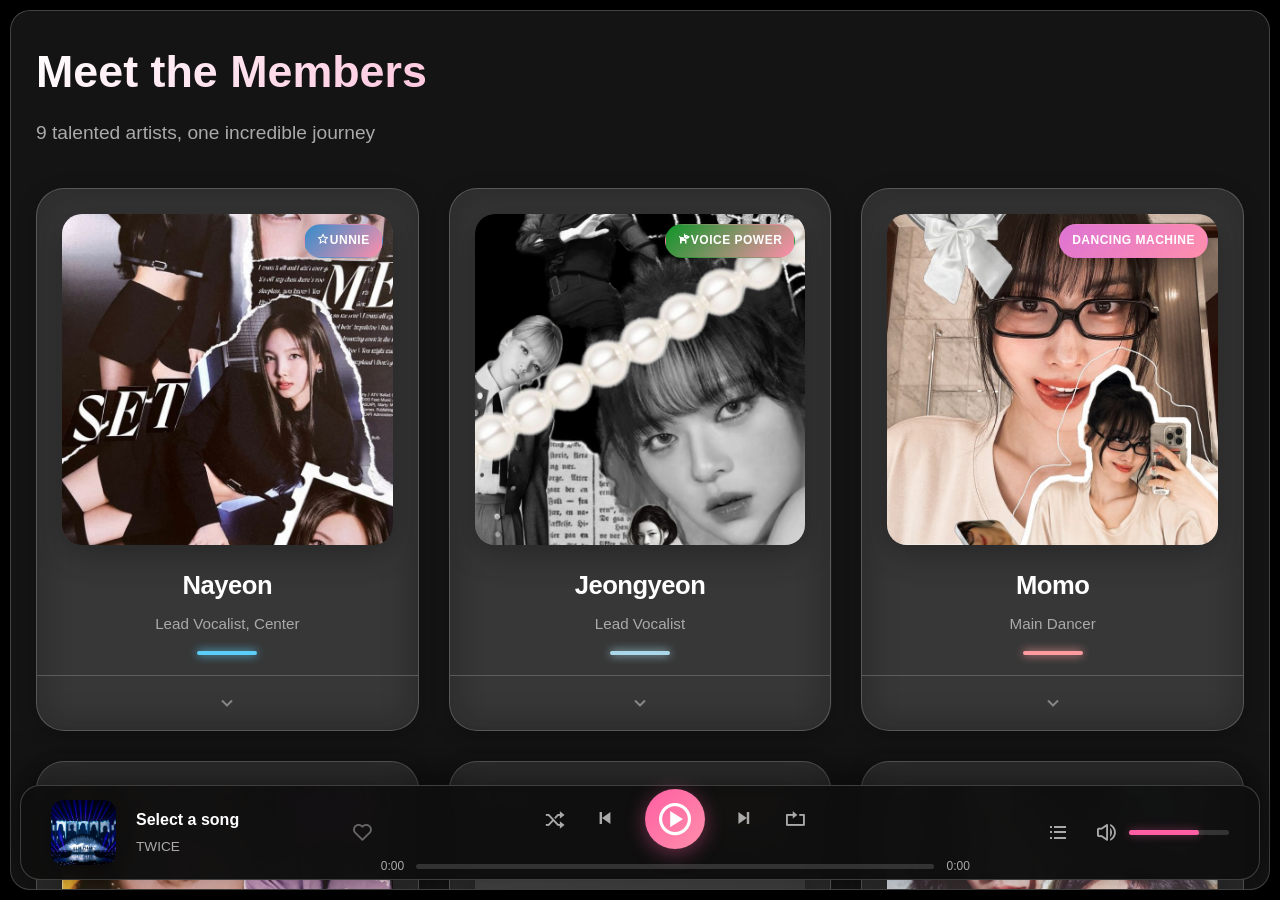
==== members.html @ 62d45b85 "new Web" ====
<!DOCTYPE html>
<html lang="en">
<head>
    <meta charset="UTF-8">
    <meta name="viewport" content="width=device-width, initial-scale=1.0">
    <title>TWICE | Members</title>
    <link rel="stylesheet" href="index.css">
    <link rel="stylesheet" href="members.css">
    <link href='https://unpkg.com/boxicons@2.1.4/css/boxicons.min.css' rel='stylesheet'>
</head>
<body>
    <video class="video-bg" autoplay muted loop playsinline>
        <source src="Twice.mp4" type="video/mp4">
    </video>

    <div class="container">
        <aside class="sidebar">
            <div class="logo"><i class='bx bxl-deezer'></i> <span>TWICE</span></div>
            <nav class="nav-links">
                <a href="index.html"><i class='bx bx-home-alt'></i> Home</a>
                <a href="albums.html"><i class='bx bx-album'></i> Albums</a>
                <a href="members.html" class="active"><i class='bx bx-group'></i> Members</a>
                <a href="#"><i class='bx bx-envelope'></i> Contact</a>
            </nav>
            
            <div class="now-playing-sidebar">
                <p class="sidebar-label">Now Playing</p>
                <div class="sidebar-song">
                    <img src="TWICE.jpg" id="sidebar-img" alt="Now Playing">
                    <div>
                        <p id="sidebar-title">Select a song</p>
                        <small id="sidebar-album">TWICE</small>
                    </div>
                </div>
            </div>
        </aside>

        <main class="main-content members-page">
            <header class="content-header">
                <h1>Meet the Members</h1>
                <p>9 talented artists, one incredible journey</p>
            </header>

            <!-- Members Container - Comfy Grid -->
            <section class="members-container">
                
                <!-- Nayeon -->
                <article class="member-card" data-member="nayeon">
                    <div class="member-visual">
                        <div class="member-avatar">
                            <img src="Member/Nayeon/nayeon1.jpg" alt="Nayeon">
                        </div>
                        <div class="member-badges">
                            <span class="badge Unnie-badge"><i class='bx bx-star'></i>Unnie</span>
                        </div>
                    </div>
                    <div class="member-preview">
                        <h3>Nayeon</h3>
                        <p class="member-role">Lead Vocalist, Center</p>
                        <div class="member-color-bar" style="--member-color: #5bcefa;"></div>
                    </div>
                    <div class="member-details">
                        <div class="details-inner">
                            <div class="info-grid">
                                <div class="info-item">
                                    <i class='bx bx-cake'></i>
                                    <span class="label">Birthday</span>
                                    <span class="value">Sept 22, 1995</span>
                                </div>
                                <div class="info-item">
                                    <i class='bx bx-flag'></i>
                                    <span class="label">Nationality</span>
                                    <span class="value">Korean</span>
                                </div>
                                <div class="info-item">
                                    <i class='bx bx-brain'></i>
                                    <span class="label">MBTI</span>
                                    <span class="value">ISTP</span>
                                </div>
                                <div class="info-item">
                                    <i class='bx bx-palette'></i>
                                    <span class="label">Color</span>
                                    <span class="value">Sky Blue</span>
                                </div>
                            </div>
                            <p class="member-bio">The oldest member and face of TWICE. Known for her bright personality and powerful vocals. First member to debut solo with "POP!" in 2022.</p>
                            <div class="member-gallery-preview">
                                <h4><i class='bx bx-images'></i> Gallery</h4>
                                <div class="mini-gallery">
                                    <img src="Member/Nayeon/nayeon1.jpg" alt="Nayeon 1" onclick="openLightbox(this.src)">
                                    <img src="Member/Nayeon/nayeon2.jpg" alt="Nayeon 2" onclick="openLightbox(this.src)">
                                    <img src="Member/Nayeon/nayeon3.jpg" alt="Nayeon 3" onclick="openLightbox(this.src)">
                                    <img src="Member/Nayeon/nayeon4.jpg" alt="Nayeon 4" onclick="openLightbox(this.src)">
                                    <img src="Member/Nayeon/nayeon5.jpg" alt="Nayeon 5" onclick="openLightbox(this.src)">
                                    <img src="Member/Nayeon/nayeon6.jpg" alt="Nayeon 6" onclick="openLightbox(this.src)">
                                </div>
                            </div>
                            <div class="member-social">
                                <a href="#" class="social-link"><i class='bx bxl-instagram'></i></a>
                            </div>
                        </div>
                    </div>
                    <button class="expand-btn" onclick="toggleMember(this)">
                        <i class='bx bx-chevron-down'></i>
                    </button>
                </article>

                <!-- Jeongyeon -->
                <article class="member-card" data-member="jeongyeon">
                    <div class="member-visual">
                        <div class="member-avatar">
                            <img src="Member/Jeongyeon/jeongyeon1.jpg" alt="Jeongyeon">
                        </div>
                        <div class="member-badges">
                            <span class="badge Voice-Power-badge"><i class='bx bxs-dog'></i>Voice Power</span>
                        </div>
                    </div>
                    <div class="member-preview">
                        <h3>Jeongyeon</h3>
                        <p class="member-role">Lead Vocalist</p>
                        <div class="member-color-bar" style="--member-color: #a8d8ea;"></div>
                    </div>
                    <div class="member-details">
                        <div class="details-inner">
                            <div class="info-grid">
                                <div class="info-item">
                                    <i class='bx bx-cake'></i>
                                    <span class="label">Birthday</span>
                                    <span class="value">Nov 1, 1996</span>
                                </div>
                                <div class="info-item">
                                    <i class='bx bx-flag'></i>
                                    <span class="label">Nationality</span>
                                    <span class="value">Korean</span>
                                </div>
                                <div class="info-item">
                                    <i class='bx bx-brain'></i>
                                    <span class="label">MBTI</span>
                                    <span class="value">ESFJ</span>
                                </div>
                                <div class="info-item">
                                    <i class='bx bx-palette'></i>
                                    <span class="label">Color</span>
                                    <span class="value">Yellow-Green</span>
                                </div>
                            </div>
                            <p class="member-bio">Known for her unique vocal tone and calm presence. Sister of actress Gong Seung-yeon. Brings reliability and maturity to the group.</p>
                            <div class="member-gallery-preview">
                                <h4><i class='bx bx-images'></i> Gallery</h4>
                                <div class="mini-gallery">
                                    <img src="Member/Jeongyeon/jeongyeon1.jpg" alt="Jeongyeon 1" onclick="openLightbox(this.src)">
                                    <img src="Member/Jeongyeon/jeongyeon2.jpg" alt="Jeongyeon 2" onclick="openLightbox(this.src)">
                                    <img src="Member/Jeongyeon/jeongyeon3.jpg" alt="Jeongyeon 3" onclick="openLightbox(this.src)">
                                    <img src="Member/Jeongyeon/jeongyeon4.jpg" alt="Jeongyeon 4" onclick="openLightbox(this.src)">
                                    <img src="Member/Jeongyeon/jeongyeon5.jpg" alt="Jeongyeon 5" onclick="openLightbox(this.src)">
                                    <img src="Member/Jeongyeon/jeongyeon6.jpg" alt="Jeongyeon 6" onclick="openLightbox(this.src)">
                                </div>
                            </div>
                            <div class="member-social">
                                <a href="#" class="social-link"><i class='bx bxl-instagram'></i></a>
                            </div>
                        </div>
                    </div>
                    <button class="expand-btn" onclick="toggleMember(this)">
                        <i class='bx bx-chevron-down'></i>
                    </button>
                </article>

                <!-- Momo -->
                <article class="member-card" data-member="momo">
                    <div class="member-visual">
                        <div class="member-avatar">
                            <img src="Member/Momo/momo1.jpg" alt="Momo">
                        </div>
                        <div class="member-badges">
                            <span class="badge Peach-badge"><i class='bx bxs-fruit'></i>Dancing Machine</span>
                        </div>
                    </div>
                    <div class="member-preview">
                        <h3>Momo</h3>
                        <p class="member-role">Main Dancer</p>
                        <div class="member-color-bar" style="--member-color: #ff9a9e;"></div>
                    </div>
                    <div class="member-details">
                        <div class="details-inner">
                            <div class="info-grid">
                                <div class="info-item">
                                    <i class='bx bx-cake'></i>
                                    <span class="label">Birthday</span>
                                    <span class="value">Nov 9, 1996</span>
                                </div>
                                <div class="info-item">
                                    <i class='bx bx-flag'></i>
                                    <span class="label">Nationality</span>
                                    <span class="value">Japanese</span>
                                </div>
                                <div class="info-item">
                                    <i class='bx bx-brain'></i>
                                    <span class="label">MBTI</span>
                                    <span class="value">INFP</span>
                                </div>
                                <div class="info-item">
                                    <i class='bx bx-palette'></i>
                                    <span class="label">Color</span>
                                    <span class="value">Pink</span>
                                </div>
                            </div>
                            <p class="member-bio">The dancing machine of TWICE from Osaka, Japan. Renowned for her incredible dance skills and powerful performances. Part of MiSaMo sub-unit.</p>
                            <div class="member-gallery-preview">
                                <h4><i class='bx bx-images'></i> Gallery</h4>
                                <div class="mini-gallery">
                                    <img src="Member/Momo/momo1.jpg" alt="Momo 1" onclick="openLightbox(this.src)">
                                    <img src="Member/Momo/momo2.jpg" alt="Momo 2" onclick="openLightbox(this.src)">
                                    <img src="Member/Momo/momo3.jpg" alt="Momo 3" onclick="openLightbox(this.src)">
                                    <img src="Member/Momo/momo4.jpg" alt="Momo 4" onclick="openLightbox(this.src)">
                                    <img src="Member/Momo/momo5.jpg" alt="Momo 5" onclick="openLightbox(this.src)">
                                    <img src="Member/Momo/momo6.jpg" alt="Momo 6" onclick="openLightbox(this.src)">
                                </div>
                            </div>
                            <div class="member-social">
                                <a href="#" class="social-link"><i class='bx bxl-instagram'></i></a>
                            </div>
                        </div>
                    </div>
                    <button class="expand-btn" onclick="toggleMember(this)">
                        <i class='bx bx-chevron-down'></i>
                    </button>
                </article>

                <!-- Sana -->
                <article class="member-card " data-member="sana">
                    <div class="member-visual">
                        <div class="member-avatar">
                            <img src="Member/Sana/Sana3.jpg" alt="Sana">
                        </div>
                        <div class="member-badges">
                            <span class="badge shy-badge"><i class='bx bxl-gitlab'></i> Shy Shy</span>
                        </div>
                    </div>
                    <div class="member-preview">
                        <h3>Sana</h3>
                        <p class="member-role">Vocalist</p>
                        <div class="member-color-bar" style="--member-color: #fbc2eb;"></div>
                    </div>
                    <div class="member-details">
                        <div class="details-inner">
                            <div class="info-grid">
                                <div class="info-item">
                                    <i class='bx bx-cake'></i>
                                    <span class="label">Birthday</span>
                                    <span class="value">Dec 29, 1996</span>
                                </div>
                                <div class="info-item">
                                    <i class='bx bx-flag'></i>
                                    <span class="label">Nationality</span>
                                    <span class="value">Japanese</span>
                                </div>
                                <div class="info-item">
                                    <i class='bx bx-brain'></i>
                                    <span class="label">MBTI</span>
                                    <span class="value">ENFP</span>
                                </div>
                                <div class="info-item">
                                    <i class='bx bx-palette'></i>
                                    <span class="label">Color</span>
                                    <span class="value">Purple</span>
                                </div>
                            </div>
                            <p class="member-bio">From Osaka, Japan. Famous for her "Shy Shy Shy" and cheerful personality. Hosts "Sana's Fridge Interview" and is a brand ambassador for luxury labels.</p>
                            <div class="member-gallery-preview">
                                <h4><i class='bx bx-images'></i> Gallery</h4>
                                <div class="mini-gallery">
                                    <img src="Member/Sana/Sana1.jpg" alt="Sana 1" onclick="openLightbox(this.src)">
                                    <img src="Member/Sana/Sana2.jpg" alt="Sana 2" onclick="openLightbox(this.src)">
                                    <img src="Member/Sana/Sana3.jpg" alt="Sana 3" onclick="openLightbox(this.src)">
                                    <img src="Member/Sana/Sana4.jpg" alt="Sana 4" onclick="openLightbox(this.src)">
                                    <img src="Member/Sana/Sana5.jpg" alt="Sana 5" onclick="openLightbox(this.src)">
                                    <img src="Member/Sana/Sana6.jpg" alt="Sana 6" onclick="openLightbox(this.src)">
                                </div>
                            </div>
                            <div class="member-social">
                                <a href="#" class="social-link"><i class='bx bxl-instagram'></i></a>
                            </div>
                        </div>
                    </div>
                    <button class="expand-btn" onclick="toggleMember(this)">
                        <i class='bx bx-chevron-down'></i>
                    </button>
                </article>

                <!-- Jihyo -->
                <article class="member-card" data-member="jihyo">
                    <div class="member-visual">
                        <div class="member-avatar">
                            <img src="Member/Jihyo/Jihyo1.jpg" alt="Jihyo">
                        </div>
                        <div class="member-badges">
                            <span class="badge leader-badge"><i class='bx bx-crown'></i>Leader</span>
                        </div>
                    </div>
                    <div class="member-preview">
                        <h3>Jihyo</h3>
                        <p class="member-role">Leader, Main Vocalist</p>
                        <div class="member-color-bar" style="--member-color: #ffd93d;"></div>
                    </div>
                    <div class="member-details">
                        <div class="details-inner">
                            <div class="info-grid">
                                <div class="info-item">
                                    <i class='bx bx-cake'></i>
                                    <span class="label">Birthday</span>
                                    <span class="value">Feb 1, 1997</span>
                                </div>
                                <div class="info-item">
                                    <i class='bx bx-flag'></i>
                                    <span class="label">Nationality</span>
                                    <span class="value">Korean</span>
                                </div>
                                <div class="info-item">
                                    <i class='bx bx-brain'></i>
                                    <span class="label">MBTI</span>
                                    <span class="value">ESTP</span>
                                </div>
                                <div class="info-item">
                                    <i class='bx bx-palette'></i>
                                    <span class="label">Color</span>
                                    <span class="value">Apricot</span>
                                </div>
                            </div>
                            <p class="member-bio">Trained for 10 years before debuting. The powerhouse vocalist and leader who guides TWICE with dedication. Solo debut "ZONE" in 2023.</p>
                            <div class="member-gallery-preview">
                                <h4><i class='bx bx-images'></i> Gallery</h4>
                                <div class="mini-gallery">
                                    <img src="Member/Jihyo/Jihyo1.jpg" alt="Jihyo 1" onclick="openLightbox(this.src)">
                                    <img src="Member/Jihyo/Jihyo2.jpg" alt="Jihyo 2" onclick="openLightbox(this.src)">
                                    <img src="Member/Jihyo/Jihyo3.jpg" alt="Jihyo 3" onclick="openLightbox(this.src)">
                                    <img src="Member/Jihyo/Jihyo4.jpg" alt="Jihyo 4" onclick="openLightbox(this.src)">
                                    <img src="Member/Jihyo/Jihyo5.jpg" alt="Jihyo 5" onclick="openLightbox(this.src)">
                                    <img src="Member/Jihyo/Jihyo6.jpg" alt="Jihyo 6" onclick="openLightbox(this.src)">
                                </div>
                            </div>
                            <div class="member-social">
                                <a href="#" class="social-link"><i class='bx bxl-instagram'></i></a>
                            </div>
                        </div>
                    </div>
                    <button class="expand-btn" onclick="toggleMember(this)">
                        <i class='bx bx-chevron-down'></i>
                    </button>
                </article>

                <!-- Mina -->
                <article class="member-card" data-member="mina">
                    <div class="member-visual">
                        <div class="member-avatar">
                            <img src="Member/Mina/mina1.jpg" alt="Mina">
                        </div>
                        <div class="member-badges">
                            <span class="badge Ballet-badge">Ballet</span>
                        </div>
                    </div>
                    <div class="member-preview">
                        <h3>Mina</h3>
                        <p class="member-role">Lead Dancer</p>
                        <div class="member-color-bar" style="--member-color: #a8e6cf;"></div>
                    </div>
                    <div class="member-details">
                        <div class="details-inner">
                            <div class="info-grid">
                                <div class="info-item">
                                    <i class='bx bx-cake'></i>
                                    <span class="label">Birthday</span>
                                    <span class="value">Mar 24, 1997</span>
                                </div>
                                <div class="info-item">
                                    <i class='bx bx-flag'></i>
                                    <span class="label">Nationality</span>
                                    <span class="value">Japanese-American</span>
                                </div>
                                <div class="info-item">
                                    <i class='bx bx-brain'></i>
                                    <span class="label">MBTI</span>
                                    <span class="value">ISTP</span>
                                </div>
                                <div class="info-item">
                                    <i class='bx bx-palette'></i>
                                    <span class="label">Color</span>
                                    <span class="value">Mint</span>
                                </div>
                            </div>
                            <p class="member-bio">Born in Texas, USA. Known for her elegant ballet-influenced dancing style. Brings grace and calm energy to every performance. Part of MiSaMo.</p>
                            <div class="member-gallery-preview">
                                <h4><i class='bx bx-images'></i> Gallery</h4>
                                <div class="mini-gallery">
                                    <img src="Member/Mina/mina1.jpg" alt="Mina 1" onclick="openLightbox(this.src)">
                                    <img src="Member/Mina/mina2.jpg" alt="Mina 2" onclick="openLightbox(this.src)">
                                    <img src="Member/Mina/mina3.jpg" alt="Mina 3" onclick="openLightbox(this.src)">
                                    <img src="Member/Mina/mina4.jpg" alt="Mina 4" onclick="openLightbox(this.src)">
                                    <img src="Member/Mina/mina5.jpg" alt="Mina 5" onclick="openLightbox(this.src)">
                                    <img src="Member/Mina/mina6.jpg" alt="Mina 6" onclick="openLightbox(this.src)">
                                </div>
                            </div>
                            <div class="member-social">
                                <a href="#" class="social-link"><i class='bx bxl-instagram'></i></a>
                            </div>
                        </div>
                    </div>
                    <button class="expand-btn" onclick="toggleMember(this)">
                        <i class='bx bx-chevron-down'></i>
                    </button>
                </article>

                <!-- Dahyun -->
                <article class="member-card" data-member="dahyun">
                    <div class="member-visual">
                        <div class="member-avatar">
                            <img src="Member/Dahyun/dubu1.jpg" alt="Dahyun">
                        </div>
                        <div class="member-badges">
                            <span class="badge Dubu-badge"><i class='bx bxl-twitter'></i>Dubu</span>
                        </div>
                    </div>
                    <div class="member-preview">
                        <h3>Dahyun</h3>
                        <p class="member-role">Lead Rapper</p>
                        <div class="member-color-bar" style="--member-color: #ffffff;"></div>
                    </div>
                    <div class="member-details">
                        <div class="details-inner">
                            <div class="info-grid">
                                <div class="info-item">
                                    <i class='bx bx-cake'></i>
                                    <span class="label">Birthday</span>
                                    <span class="value">May 28, 1998</span>
                                </div>
                                <div class="info-item">
                                    <i class='bx bx-flag'></i>
                                    <span class="label">Nationality</span>
                                    <span class="value">Korean</span>
                                </div>
                                <div class="info-item">
                                    <i class='bx bx-brain'></i>
                                    <span class="label">MBTI</span>
                                    <span class="value">ISFJ</span>
                                </div>
                                <div class="info-item">
                                    <i class='bx bx-palette'></i>
                                    <span class="label">Color</span>
                                    <span class="value">White</span>
                                </div>
                            </div>
                            <p class="member-bio">Famous for her bright smile and iconic eagle dance. A talented rapper and pianist who brings positive energy. Starred in films "You Are the Apple of My Eye" and "Run to You".</p>
                            <div class="member-gallery-preview">
                                <h4><i class='bx bx-images'></i> Gallery</h4>
                                <div class="mini-gallery">
                                    <img src="Member/Dahyun/dubu1.jpg" alt="Dubu 1" onclick="openLightbox(this.src)">
                                    <img src="Member/Dahyun/dubu2.jpg" alt="Dubu 2" onclick="openLightbox(this.src)">
                                    <img src="Member/Dahyun/dubu3.jpg" alt="Dubu 3" onclick="openLightbox(this.src)">
                                    <img src="Member/Dahyun/dubu4.jpg" alt="Dubu 4" onclick="openLightbox(this.src)">
                                    <img src="Member/Dahyun/dubu5.jpg" alt="Dubu 5" onclick="openLightbox(this.src)">
                                    <img src="Member/Dahyun/dubu6.jpg" alt="Dubu 6" onclick="openLightbox(this.src)">
                                </div>
                            </div>
                            <div class="member-social">
                                <a href="#" class="social-link"><i class='bx bxl-instagram'></i></a>
                            </div>
                        </div>
                    </div>
                    <button class="expand-btn" onclick="toggleMember(this)">
                        <i class='bx bx-chevron-down'></i>
                    </button>
                </article>

                <!-- Chaeyoung -->
                <article class="member-card" data-member="chaeyoung">
                    <div class="member-visual">
                        <div class="member-avatar">
                            <img src="Member/Chaeyoung/chae1.jpg" alt="Chaeyoung">
                        </div>
                        <div class="member-badges">
                            <span class="badge strawberry-badge"><i class='bx bxs-heart'></i> Strawberry</span>
                            <!-- <i class="fas fa-ad"></i> -->
                        </div>
                    </div>
                    <div class="member-preview">
                        <h3>Chaeyoung</h3>
                        <p class="member-role">Main Rapper</p>
                        <div class="member-color-bar" style="--member-color: #ff6b6b;"></div>
                    </div>
                    <div class="member-details">
                        <div class="details-inner">
                            <div class="info-grid">
                                <div class="info-item">
                                    <i class='bx bx-cake'></i>
                                    <span class="label">Birthday</span>
                                    <span class="value">Apr 23, 1999</span>
                                </div>
                                <div class="info-item">
                                    <i class='bx bx-flag'></i>
                                    <span class="label">Nationality</span>
                                    <span class="value">Korean</span>
                                </div>
                                <div class="info-item">
                                    <i class='bx bx-brain'></i>
                                    <span class="label">MBTI</span>
                                    <span class="value">INFP</span>
                                </div>
                                <div class="info-item">
                                    <i class='bx bx-palette'></i>
                                    <span class="label">Color</span>
                                    <span class="value">Red</span>
                                </div>
                            </div>
                            <p class="member-bio">Creative spirit with unique rap style. Contributes to songwriting and loves drawing. Released solo album "Lil Fantasy Vol. 1" in 2025. Fashion icon with edgy style.</p>
                            <div class="member-gallery-preview">
                                <h4><i class='bx bx-images'></i> Gallery</h4>
                                <div class="mini-gallery">
                                    <img src="Member/Chaeyoung/chae1.jpg" alt="Chaeyoung 1" onclick="openLightbox(this.src)">
                                    <img src="Member/Chaeyoung/chae2.jpg" alt="Chaeyoung 2" onclick="openLightbox(this.src)">
                                    <img src="Member/Chaeyoung/chae3.jpg" alt="Chaeyoung 3" onclick="openLightbox(this.src)">
                                    <img src="Member/Chaeyoung/chae4.jpg" alt="Chaeyoung 4" onclick="openLightbox(this.src)">
                                    <img src="Member/Chaeyoung/chae5.jpg" alt="Chaeyoung 5" onclick="openLightbox(this.src)">
                                    <img src="Member/Chaeyoung/chae6.jpg" alt="Chaeyoung 6" onclick="openLightbox(this.src)">
                                </div>
                            </div>
                            <div class="member-social">
                                <a href="#" class="social-link"><i class='bx bxl-instagram'></i></a>
                            </div>
                        </div>
                    </div>
                    <button class="expand-btn" onclick="toggleMember(this)">
                        <i class='bx bx-chevron-down'></i>
                    </button>
                </article>

                <!-- Tzuyu -->
                <article class="member-card" data-member="tzuyu">
                    <div class="member-visual">
                        <div class="member-avatar">
                            <img src="Member/Tzuyu/tzuyu1.jpg" alt="Tzuyu">
                        </div>
                        <div class="member-badges">
                            <span class="badge maknae-badge">Maknae</span>
                        </div>
                    </div>
                    <div class="member-preview">
                        <h3>Tzuyu</h3>
                        <p class="member-role">Lead Dancer, Visual</p>
                        <div class="member-color-bar" style="--member-color: #c7ceea;"></div>
                    </div>
                    <div class="member-details">
                        <div class="details-inner">
                            <div class="info-grid">
                                <div class="info-item">
                                    <i class='bx bx-cake'></i>
                                    <span class="label">Birthday</span>
                                    <span class="value">Jun 14, 1999</span>
                                </div>
                                <div class="info-item">
                                    <i class='bx bx-flag'></i>
                                    <span class="label">Nationality</span>
                                    <span class="value">Taiwanese</span>
                                </div>
                                <div class="info-item">
                                    <i class='bx bx-brain'></i>
                                    <span class="label">MBTI</span>
                                    <span class="value">ISFP</span>
                                </div>
                                <div class="info-item">
                                    <i class='bx bx-palette'></i>
                                    <span class="label">Color</span>
                                    <span class="value">Blue</span>
                                </div>
                            </div>
                            <p class="member-bio">The youngest member from Tainan, Taiwan. Known for stunning visuals and elegant presence. Tallest member who plays guzheng. Solo debut "abouTZU" in 2024.</p>
                            <div class="member-gallery-preview">
                                <h4><i class='bx bx-images'></i> Gallery</h4>
                                <div class="mini-gallery">
                                    <img src="Member/Tzuyu/tzuyu1.jpg" alt="Tzuyu 1" onclick="openLightbox(this.src)">
                                    <img src="Member/Tzuyu/tzuyu2.jpg" alt="Tzuyu 2" onclick="openLightbox(this.src)">
                                    <img src="Member/Tzuyu/tzuyu3.jpg" alt="Tzuyu 3" onclick="openLightbox(this.src)">
                                    <img src="Member/Tzuyu/tzuyu4.jpg" alt="Tzuyu 4" onclick="openLightbox(this.src)">
                                    <img src="Member/Tzuyu/tzuyu5.jpg" alt="Tzuyu 5" onclick="openLightbox(this.src)">
                                    <img src="Member/Tzuyu/tzuyu6.jpg" alt="Tzuyu 6" onclick="openLightbox(this.src)">
                                </div>
                            </div>
                            <div class="member-social">
                                <a href="#" class="social-link"><i class='bx bxl-instagram'></i></a>
                            </div>
                        </div>
                    </div>
                    <button class="expand-btn" onclick="toggleMember(this)">
                        <i class='bx bx-chevron-down'></i>
                    </button>
                </article>

            </section>
        </main>
    </div>

    <!-- Music Player -->
    <div class="music-player">
        <div class="player-section song-info">
            <img src="TWICE.jpg" id="player-img" alt="Album Art">
            <div class="song-meta">
                <h4 id="player-title">Select a song</h4>
                <p id="player-artist">TWICE</p>
            </div>
            <i class='bx bx-heart like-btn'></i>
        </div>

        <div class="player-section player-center">
            <div class="player-controls">
                <i class='bx bx-shuffle shuffle-btn'></i>
                <i class='bx bx-skip-previous' id="prevBtn"></i>
                <div class="play-btn-wrapper">
                    <i class='bx bx-play-circle' id="masterPlay"></i>
                </div>
                <i class='bx bx-skip-next' id="nextBtn"></i>
                <i class='bx bx-repeat repeat-btn'></i>
            </div>
            <div class="progress-container">
                <span id="currentTime">0:00</span>
                <div class="progress-bar" id="progressBar">
                    <div class="progress" id="progress">
                        <div class="progress-handle" id="progressHandle"></div>
                    </div>
                </div>
                <span id="duration">0:00</span>
            </div>
        </div>

        <div class="player-section player-extra">
            <i class='bx bx-list-ul'></i>
            <div class="volume-container">
                <i class='bx bx-volume-full' id="volumeIcon"></i>
                <div class="volume-bar" id="volumeBar">
                    <div class="volume-progress" id="volumeProgress"></div>
                </div>
            </div>
        </div>
    </div>

    <!-- Lightbox -->
    <div class="lightbox" id="lightbox" onclick="closeLightbox()">
        <button class="lightbox-close" onclick="closeLightbox()">
            <i class='bx bx-x'></i>
        </button>
        <img src="" alt="Gallery Image" id="lightbox-img">
    </div>

    <script src="index.js"></script>
    <script>
        // Toggle member expand/collapse
        function toggleMember(btn) {
            const card = btn.closest('.member-card');
            const isExpanded = card.classList.contains('expanded');
            
            // Close all other cards
            document.querySelectorAll('.member-card.expanded').forEach(c => {
                if (c !== card) {
                    c.classList.remove('expanded');
                    c.querySelector('.expand-btn i').classList.replace('bx-chevron-up', 'bx-chevron-down');
                }
            });
            
            // Toggle current card
            card.classList.toggle('expanded');
            const icon = btn.querySelector('i');
            
            if (card.classList.contains('expanded')) {
                icon.classList.replace('bx-chevron-down', 'bx-chevron-up');
                setTimeout(() => {
                    card.scrollIntoView({ behavior: 'smooth', block: 'nearest' });
                }, 100);
            } else {
                icon.classList.replace('bx-chevron-up', 'bx-chevron-down');
            }
        }
        
        // Lightbox functions
        function openLightbox(src) {
            const lightbox = document.getElementById('lightbox');
            const img = document.getElementById('lightbox-img');
            img.src = src;
            lightbox.classList.add('active');
            document.body.style.overflow = 'hidden';
        }
        
        function closeLightbox() {
            const lightbox = document.getElementById('lightbox');
            lightbox.classList.remove('active');
            document.body.style.overflow = '';
        }
        
        // Close on escape key
        document.addEventListener('keydown', (e) => {
            if (e.key === 'Escape') {
                closeLightbox();
                document.querySelectorAll('.member-card.expanded').forEach(c => {
                    c.classList.remove('expanded');
                    c.querySelector('.expand-btn i').classList.replace('bx-chevron-up', 'bx-chevron-down');
                });
            }
        });
        
        // Add stagger animation on load
        document.addEventListener('DOMContentLoaded', () => {
            const cards = document.querySelectorAll('.member-card');
            cards.forEach((card, index) => {
                card.style.opacity = '0';
                card.style.transform = 'translateY(30px)';
                setTimeout(() => {
                    card.style.transition = 'all 0.5s cubic-bezier(0.4, 0, 0.2, 1)';
                    card.style.opacity = '1';
                    card.style.transform = 'translateY(0)';
                }, index * 80);
            });
        });
        
        console.log('🎭 TWICE Members Page - Comfy Edition Loaded!');
    </script>
</body>
</html>
---- index.css ----
:root {
    --glass: rgba(255, 255, 255, 0.08);
    --glass-hover: rgba(255, 255, 255, 0.15);
    --border: rgba(255, 255, 255, 0.2);
    --accent: #ff5fa2;
    --accent-glow: rgba(255, 95, 162, 0.4);
    --shadow: 0 8px 32px rgba(0, 0, 0, 0.3);
    --gradient-1: linear-gradient(135deg, #ff5fa2, #ff8fab);
    --gradient-2: linear-gradient(135deg, #667eea, #764ba2);
}

* { 
    margin: 0; 
    padding: 0; 
    box-sizing: border-box; 
    font-family: 'Segoe UI', Tahoma, Geneva, Verdana, sans-serif; 
}

body { 
    background: #000; 
    color: #fff; 
    overflow: hidden; 
    line-height: 1.6;
}

.video-bg {
    position: fixed; 
    top: 0; 
    left: 0; 
    width: 100%; 
    height: 100%;
    object-fit: cover; 
    z-index: -2; 
    filter: brightness(0.3) blur(5px);
}

.container { 
    display: flex; 
    height: 100vh; 
    padding: 15px; 
    gap: 15px; 
}

/* Sidebar */
.sidebar {
    width: 260px; 
    background: var(--glass); 
    backdrop-filter: blur(20px);
    border: 1px solid var(--border); 
    border-radius: 20px; 
    padding: 25px;
    box-shadow: var(--shadow);
    display: flex;
    flex-direction: column;
}

.logo { 
    font-size: 1.8rem; 
    font-weight: bold; 
    color: var(--accent); 
    margin-bottom: 40px; 
    display: flex; 
    align-items: center; 
    gap: 12px;
    text-shadow: 0 0 20px var(--accent-glow);
}

.nav-links {
    flex: 1;
}

.nav-links a {
    display: flex; 
    align-items: center; 
    gap: 15px; 
    color: #aaa;
    text-decoration: none; 
    padding: 14px 18px; 
    border-radius: 12px; 
    transition: all 0.3s ease; 
    margin-bottom: 8px;
    font-size: 1.05rem;
}

.nav-links a.active, 
.nav-links a:hover { 
    background: var(--accent); 
    color: #fff; 
    transform: translateX(8px);
    box-shadow: 0 4px 15px var(--accent-glow);
}

/* Now Playing in Sidebar */
.now-playing-sidebar {
    margin-top: auto;
    padding-top: 20px;
    border-top: 1px solid var(--border);
}

.sidebar-label {
    font-size: 0.75rem;
    color: #666;
    text-transform: uppercase;
    letter-spacing: 1px;
    margin-bottom: 10px;
}

.sidebar-song {
    display: flex;
    align-items: center;
    gap: 12px;
}

.sidebar-song img {
    width: 45px;
    height: 45px;
    border-radius: 8px;
    object-fit: cover;
}

.sidebar-song p {
    font-size: 0.9rem;
    color: #fff;
    font-weight: 500;
}

.sidebar-song small {
    font-size: 0.75rem;
    color: #888;
}

/* Main Content */
.main-content {
    flex: 1; 
    background: var(--glass); 
    backdrop-filter: blur(20px);
    border: 1px solid var(--border); 
    border-radius: 20px; 
    padding: 35px;
    overflow-y: auto; 
    padding-bottom: 140px;
}

/* Scrollbar Styling */
.main-content::-webkit-scrollbar {
    width: 8px;
}

.main-content::-webkit-scrollbar-track {
    background: rgba(255,255,255,0.05);
    border-radius: 4px;
}

.main-content::-webkit-scrollbar-thumb {
    background: var(--accent);
    border-radius: 4px;
}

.content-header h1 { 
    font-size: 2.8rem; 
    margin-bottom: 10px; 
    background: linear-gradient(135deg, #fff, var(--accent)); 
    -webkit-background-clip: text; 
    -webkit-text-fill-color: transparent;
    font-weight: 700;
}

.content-header p { 
    color: #aaa; 
    font-size: 1.2rem; 
}

/* Album Section */
.album-section {
    margin-bottom: 60px;
    animation: fadeInUp 0.6s ease;
}

@keyframes fadeInUp {
    from {
        opacity: 0;
        transform: translateY(30px);
    }
    to {
        opacity: 1;
        transform: translateY(0);
    }
}

.album-header {
    display: flex;
    gap: 30px;
    margin: 40px 0 30px;
    padding: 25px;
    background: var(--glass);
    border-radius: 20px;
    border: 1px solid var(--border);
    transition: all 0.3s ease;
}

.album-header:hover {
    background: var(--glass-hover);
    transform: translateX(10px);
}

.album-cover-large {
    width: 200px;
    height: 200px;
    border-radius: 15px;
    object-fit: cover;
    box-shadow: 0 20px 40px rgba(0,0,0,0.4);
    transition: transform 0.3s ease;
}

.album-header:hover .album-cover-large {
    transform: scale(1.05) rotate(2deg);
}

.album-info {
    display: flex;
    flex-direction: column;
    justify-content: center;
}

.album-year {
    display: inline-block;
    background: var(--accent);
    color: #fff;
    padding: 4px 12px;
    border-radius: 20px;
    font-size: 0.85rem;
    font-weight: 600;
    margin-bottom: 15px;
    width: fit-content;
}

.album-info h2 {
    font-size: 2.2rem;
    margin-bottom: 10px;
    color: #fff;
}

.album-desc {
    color: #aaa;
    font-size: 1.1rem;
    margin-bottom: 20px;
}

.play-all-btn {
    display: inline-flex;
    align-items: center;
    gap: 8px;
    background: var(--gradient-1);
    color: #fff;
    border: none;
    padding: 12px 28px;
    border-radius: 25px;
    font-size: 1rem;
    font-weight: 600;
    cursor: pointer;
    transition: all 0.3s ease;
    width: fit-content;
    box-shadow: 0 4px 15px var(--accent-glow);
}

.play-all-btn:hover {
    transform: translateY(-3px);
    box-shadow: 0 8px 25px var(--accent-glow);
}

/* Track List */
.track-list {
    display: flex;
    flex-direction: column;
    gap: 8px;
}

.track-item {
    display: flex;
    align-items: center;
    gap: 20px;
    padding: 15px 20px;
    background: rgba(255,255,255,0.03);
    border-radius: 12px;
    border: 1px solid transparent;
    transition: all 0.3s ease;
    cursor: pointer;
}

.track-item:hover {
    background: var(--glass-hover);
    border-color: var(--border);
    transform: translateX(10px);
}

.track-item.active {
    background: rgba(255, 95, 162, 0.1);
    border-color: var(--accent);
}

.track-item.playing {
    background: rgba(255, 95, 162, 0.15);
    border-color: var(--accent);
    box-shadow: 0 0 20px var(--accent-glow);
}

.track-number {
    width: 30px;
    text-align: center;
    color: #666;
    font-size: 0.95rem;
    font-weight: 500;
}

.track-play {
    position: relative;
    width: 40px;
    height: 40px;
    display: flex;
    align-items: center;
    justify-content: center;
}

.track-play i {
    font-size: 1.5rem;
    color: #fff;
    opacity: 0;
    transition: all 0.3s ease;
}

.track-item:hover .track-play i {
    opacity: 1;
    color: var(--accent);
}

.track-item.playing .track-play i {
    display: none;
}

.track-wave {
    display: none;
    gap: 3px;
    align-items: flex-end;
    height: 20px;
}

.track-item.playing .track-wave {
    display: flex;
}

.track-wave span {
    width: 3px;
    background: var(--accent);
    border-radius: 2px;
    animation: wave 1s ease infinite;
}

.track-wave span:nth-child(1) { height: 8px; animation-delay: 0s; }
.track-wave span:nth-child(2) { height: 16px; animation-delay: 0.2s; }
.track-wave span:nth-child(3) { height: 12px; animation-delay: 0.4s; }

@keyframes wave {
    0%, 100% { transform: scaleY(1); }
    50% { transform: scaleY(1.4); }
}

.track-details {
    flex: 1;
}

.track-details h4 {
    font-size: 1rem;
    color: #fff;
    margin-bottom: 4px;
    font-weight: 500;
}

.track-details p {
    font-size: 0.85rem;
    color: #888;
}

.track-duration {
    color: #666;
    font-size: 0.9rem;
    font-variant-numeric: tabular-nums;
}

.track-like {
    font-size: 1.2rem;
    color: #555;
    cursor: pointer;
    transition: all 0.3s;
    padding: 5px;
}

.track-like:hover, .track-like.active {
    color: var(--accent);
    transform: scale(1.2);
}

/* Home Page Specific */
.hero-section {
    min-height: 85vh;
    display: flex;
    align-items: center;
}

.hero-content {
    display: flex;
    align-items: center;
    gap: 60px;
    width: 100%;
}

.hero-text {
    flex: 1;
}

.hero-text h1 {
    font-size: 5rem;
    font-weight: 800;
    background: var(--gradient-1);
    -webkit-background-clip: text;
    -webkit-text-fill-color: transparent;
    margin-bottom: 10px;
    letter-spacing: -2px;
}

.hero-subtitle {
    font-size: 1.5rem;
    color: var(--accent);
    margin-bottom: 20px;
    font-weight: 600;
}

.hero-desc {
    font-size: 1.2rem;
    color: #aaa;
    margin-bottom: 30px;
    line-height: 1.8;
    max-width: 500px;
}

.hero-stats {
    display: flex;
    gap: 40px;
    margin-bottom: 40px;
}

.stat {
    text-align: center;
}

.stat-number {
    display: block;
    font-size: 2.5rem;
    font-weight: 700;
    color: #fff;
}

.stat-label {
    font-size: 0.9rem;
    color: #666;
    text-transform: uppercase;
    letter-spacing: 1px;
}

.hero-image {
    position: relative;
    flex: 0 0 400px;
}

.hero-image img {
    width: 100%;
    border-radius: 30px;
    box-shadow: 0 30px 60px rgba(0,0,0,0.5);
    animation: float 6s ease-in-out infinite;
}

@keyframes float {
    0%, 100% { transform: translateY(0px); }
    50% { transform: translateY(-20px); }
}

.floating-card {
    position: absolute;
    background: var(--glass);
    backdrop-filter: blur(10px);
    padding: 15px 20px;
    border-radius: 15px;
    border: 1px solid var(--border);
    display: flex;
    align-items: center;
    gap: 10px;
    font-size: 0.9rem;
    color: #fff;
    animation: float 4s ease-in-out infinite;
    box-shadow: var(--shadow);
}

.floating-card i {
    color: var(--accent);
    font-size: 1.2rem;
}

.card-1 {
    top: 20px;
    right: -30px;
    animation-delay: 0s;
}

.card-2 {
    bottom: 40px;
    left: -30px;
    animation-delay: 2s;
}

/* Featured Albums on Home */
.featured-albums {
    margin-top: 60px;
}

.featured-albums h2 {
    font-size: 2rem;
    margin-bottom: 30px;
    color: #fff;
}

.home-grid {
    grid-template-columns: repeat(4, 1fr);
}

.home-card {
    text-decoration: none;
    color: inherit;
}

/* Album Grid (General) */
.album-grid { 
    display: grid; 
    grid-template-columns: repeat(auto-fill, minmax(200px, 1fr)); 
    gap: 25px; 
    margin-top: 30px; 
}

.album-card { 
    background: var(--glass); 
    padding: 15px; 
    border-radius: 20px; 
    transition: all 0.4s cubic-bezier(0.4, 0, 0.2, 1); 
    cursor: pointer; 
    border: 1px solid var(--border); 
    position: relative; 
    overflow: hidden;
}

.album-card::before {
    content: ''; 
    position: absolute; 
    top: 0; 
    left: -100%; 
    width: 100%; 
    height: 100%;
    background: linear-gradient(90deg, transparent, rgba(255,255,255,0.1), transparent);
    transition: left 0.5s;
}

.album-card:hover::before { 
    left: 100%; 
}

.album-card:hover { 
    background: var(--glass-hover); 
    border-color: var(--accent); 
    transform: translateY(-8px) scale(1.02); 
    box-shadow: 0 20px 40px rgba(0,0,0,0.4);
}

.album-card.active { 
    border-color: var(--accent); 
    box-shadow: 0 0 30px var(--accent-glow); 
}

.img-box { 
    position: relative; 
    width: 100%; 
    aspect-ratio: 1/1; 
    margin-bottom: 15px; 
    border-radius: 15px; 
    overflow: hidden; 
}

.img-box img { 
    width: 100%; 
    height: 100%; 
    object-fit: cover; 
    transition: transform 0.5s ease; 
}

.album-card:hover .img-box img { 
    transform: scale(1.1); 
}

.play-overlay {
    position: absolute; 
    inset: 0; 
    background: rgba(0,0,0,0.5);
    display: flex; 
    align-items: center; 
    justify-content: center;
    opacity: 0; 
    transition: all 0.3s ease;
}

.album-card:hover .play-overlay { 
    opacity: 1; 
}

.album-card.active .play-overlay { 
    opacity: 1; 
    background: rgba(0,0,0,0.7); 
}

.play-overlay i {
    font-size: 3.5rem; 
    color: var(--accent); 
    filter: drop-shadow(0 4px 20px rgba(0,0,0,0.5));
    transition: all 0.3s ease; 
    transform: scale(0.8);
}

.play-overlay:hover i { 
    transform: scale(1.1); 
    filter: drop-shadow(0 0 20px var(--accent-glow)); 
}

.album-card h3 { 
    font-size: 1.1rem; 
    margin-bottom: 5px; 
    color: #fff; 
}

.album-card p { 
    color: #aaa; 
    font-size: 0.9rem; 
}

/* Player Bar */
.music-player {
    position: fixed; 
    bottom: 20px; 
    left: 290px; 
    right: 35px; 
    height: 95px;
    background: rgba(15, 15, 15, 0.98); 
    border: 1px solid var(--border); 
    border-radius: 20px; 
    display: flex; 
    align-items: center; 
    justify-content: space-between; 
    padding: 0 30px; 
    backdrop-filter: blur(20px); 
    box-shadow: 0 -10px 40px rgba(0,0,0,0.5);
    z-index: 1000;
}

.player-section { 
    display: flex; 
    align-items: center; 
    gap: 20px; 
}

.song-info { 
    flex: 0 0 28%; 
    min-width: 220px; 
}

.song-info img { 
    width: 65px; 
    height: 65px; 
    border-radius: 12px; 
    object-fit: cover;
    box-shadow: 0 4px 15px rgba(0,0,0,0.3); 
    transition: all 0.3s;
}

.song-info img.playing { 
    animation: rotate 20s linear infinite; 
    border: 2px solid var(--accent);
    box-shadow: 0 0 20px var(--accent-glow);
}

@keyframes rotate { 
    from { transform: rotate(0deg); } 
    to { transform: rotate(360deg); } 
}

.song-meta { 
    flex: 1; 
}

.song-meta h4 { 
    font-size: 1rem; 
    margin-bottom: 4px; 
    color: #fff;
    white-space: nowrap;
    overflow: hidden;
    text-overflow: ellipsis;
    max-width: 150px;
}

.song-meta p { 
    font-size: 0.85rem; 
    color: #aaa; 
}

.like-btn { 
    font-size: 1.4rem; 
    color: #666; 
    cursor: pointer; 
    transition: all 0.3s;
    padding: 8px; 
    border-radius: 50%;
}

.like-btn:hover { 
    color: var(--accent); 
    background: rgba(255,95,162,0.1); 
}

.like-btn.active { 
    color: var(--accent); 
}

/* Center Controls */
.player-center { 
    flex: 1; 
    flex-direction: column; 
    gap: 8px; 
    max-width: 600px; 
}

.player-controls { 
    display: flex; 
    align-items: center; 
    gap: 25px; 
    justify-content: center; 
    width: 100%;
}

.player-controls i { 
    font-size: 1.4rem; 
    color: #aaa; 
    cursor: pointer; 
    transition: all 0.2s ease;
}

.player-controls i:hover { 
    color: #fff; 
    transform: scale(1.1); 
}

.player-controls i.active { 
    color: var(--accent); 
}

#prevBtn, #nextBtn {
    font-size: 1.8rem;
}

.play-btn-wrapper {
    width: 60px; 
    height: 60px; 
    display: flex; 
    align-items: center; 
    justify-content: center;
    background: var(--gradient-1);
    border-radius: 50%; 
    box-shadow: 0 4px 20px var(--accent-glow);
    transition: all 0.3s ease;
}

.play-btn-wrapper:hover { 
    transform: scale(1.1); 
    box-shadow: 0 6px 30px var(--accent-glow);
}

#masterPlay { 
    font-size: 2.4rem; 
    color: #fff; 
    display: flex; 
    align-items: center; 
    justify-content: center;
    cursor: pointer;
}

/* Progress Bar */
.progress-container {
    display: flex; 
    align-items: center; 
    gap: 12px; 
    width: 100%;
    font-size: 0.75rem; 
    color: #aaa;
}

.progress-bar, .volume-bar {
    flex: 1; 
    height: 5px; 
    background: rgba(255,255,255,0.15); 
    border-radius: 3px; 
    position: relative; 
    cursor: pointer;
    overflow: visible;
}

.progress, .volume-progress {
    height: 100%; 
    background: var(--accent); 
    border-radius: 3px;
    width: 0%; 
    position: relative; 
    transition: width 0.1s linear;
    box-shadow: 0 0 10px var(--accent-glow);
}

.progress-handle, .volume-handle {
    position: absolute; 
    right: -6px; 
    top: 50%; 
    transform: translateY(-50%);
    width: 14px; 
    height: 14px; 
    background: #fff; 
    border-radius: 50%;
    opacity: 0; 
    transition: all 0.2s; 
    box-shadow: 0 2px 10px rgba(0,0,0,0.5);
    border: 2px solid var(--accent);
}

.progress-bar:hover .progress-handle, 
.volume-bar:hover .volume-handle { 
    opacity: 1; 
}

.progress-bar:hover, 
.volume-bar:hover { 
    height: 6px; 
}

/* Volume & Extra */
.player-extra { 
    flex: 0 0 22%; 
    justify-content: flex-end; 
    gap: 25px; 
}

.player-extra > i {
    font-size: 1.5rem;
    color: #aaa;
    cursor: pointer;
    transition: 0.3s;
}

.player-extra > i:hover {
    color: #fff;
}

.volume-container { 
    display: flex; 
    align-items: center; 
    gap: 12px; 
}

#volumeIcon { 
    font-size: 1.4rem; 
    color: #aaa; 
    cursor: pointer; 
    transition: 0.3s; 
}

#volumeIcon:hover { 
    color: #fff; 
}

.volume-bar { 
    width: 100px; 
    flex: none; 
}

/* CTA Button */
.cta-btn { 
    display: inline-flex;
    align-items: center;
    gap: 10px;
    background: var(--gradient-1); 
    color: white; 
    padding: 15px 35px; 
    border-radius: 30px; 
    text-decoration: none; 
    font-weight: 600;
    font-size: 1.1rem;
    transition: all 0.3s ease;
    box-shadow: 0 4px 20px var(--accent-glow);
    border: none;
    cursor: pointer;
}

.cta-btn:hover {
    transform: translateY(-3px);
    box-shadow: 0 10px 30px var(--accent-glow);
}

/* Responsive */
@media (max-width: 1400px) {
    .music-player { 
        left: 20px; 
        right: 20px; 
    }
    .sidebar { 
        display: none; 
    }
    .container {
        padding: 10px;
    }
    .main-content {
        padding: 25px;
    }
}

@media (max-width: 1200px) {
    .hero-content {
        flex-direction: column;
        text-align: center;
    }
    .hero-text h1 {
        font-size: 3.5rem;
    }
    .hero-stats {
        justify-content: center;
    }
    .hero-image {
        display: none;
    }
    .home-grid {
        grid-template-columns: repeat(2, 1fr);
    }
    .album-header {
        flex-direction: column;
        align-items: center;
        text-align: center;
    }
    .album-cover-large {
        width: 150px;
        height: 150px;
    }
    .album-year {
        margin: 0 auto 15px;
    }
    .player-extra {
        display: none;
    }
    .song-info {
        flex: 0 0 40%;
    }
}

@media (max-width: 768px) {
    .main-content {
        padding: 20px;
        padding-bottom: 120px;
    }
    .content-header h1 {
        font-size: 2rem;
    }
    .track-item {
        padding: 12px 15px;
    }
    .track-number {
        display: none;
    }
    .track-duration {
        display: none;
    }
    .music-player {
        height: 80px;
        padding: 0 20px;
        bottom: 10px;
        left: 10px;
        right: 10px;
    }
    .song-info img {
        width: 50px;
        height: 50px;
    }
    .play-btn-wrapper {
        width: 50px;
        height: 50px;
    }
    #masterPlay {
        font-size: 2rem;
    }
    .player-controls {
        gap: 15px;
    }
    #prevBtn, #nextBtn {
        font-size: 1.4rem;
    }
}
---- members.css ----
/* Members Page - Comfy Edition Styles */

/* Container with organic spacing */
.members-container {
    display: grid;
    grid-template-columns: repeat(auto-fill, minmax(320px, 1fr));
    gap: 30px;
    margin-top: 40px;
    padding-bottom: 140px;
    align-items: start;
}

/* Member Card - Comfy Design */
.member-card {
    background: var(--glass);
    backdrop-filter: blur(20px);
    border: 1px solid var(--border);
    border-radius: 28px;
    overflow: hidden;
    transition: all 0.4s cubic-bezier(0.4, 0, 0.2, 1);
    position: relative;
    cursor: pointer;
    box-shadow: 0 4px 20px rgba(0, 0, 0, 0.2);
}

.member-card:hover {
    transform: translateY(-8px);
    box-shadow: 0 20px 40px rgba(0, 0, 0, 0.3), 0 0 30px var(--accent-glow);
    border-color: rgba(255, 95, 162, 0.4);
}

/* Featured Member Styling */
.member-card.featured {
    border: 2px solid var(--accent);
    box-shadow: 0 0 30px var(--accent-glow);
    animation: gentle-pulse 4s ease-in-out infinite;
}

@keyframes gentle-pulse {
    0%, 100% { box-shadow: 0 0 30px var(--accent-glow); }
    50% { box-shadow: 0 0 50px var(--accent-glow), 0 10px 40px rgba(0,0,0,0.3); }
}

/* Visual Section */
.member-visual {
    position: relative;
    padding: 25px 25px 0;
}

.member-avatar {
    width: 100%;
    aspect-ratio: 1;
    border-radius: 20px;
    overflow: hidden;
    position: relative;
    background: linear-gradient(135deg, rgba(255,255,255,0.1), rgba(255,255,255,0.05));
    box-shadow: 0 8px 32px rgba(0,0,0,0.3);
}

.member-avatar img {
    width: 100%;
    height: 100%;
    object-fit: cover;
    transition: transform 0.6s ease;
}

.member-card:hover .member-avatar img {
    transform: scale(1.08);
}

/* Badges */
.member-badges {
    position: absolute;
    top: 35px;
    right: 35px;
    display: flex;
    flex-direction: column;
    gap: 8px;
    z-index: 10;
}

.badge {
    background: var(--glass);
    backdrop-filter: blur(10px);
    border: 1px solid var(--border);
    padding: 6px 12px;
    border-radius: 20px;
    font-size: 0.75rem;
    font-weight: 600;
    color: #fff;
    text-transform: uppercase;
    letter-spacing: 0.5px;
    box-shadow: 0 4px 15px rgba(0,0,0,0.2);
}

.Unnie-badge {
    background: linear-gradient(135deg, #338ccb, #ff8fab);
    border-color: transparent;
}

.Ballet-badge {
    background: linear-gradient(135deg, #33cbb9, #ff8fab);
    border-color: transparent;
}

.Peach-badge {
    background: linear-gradient(135deg, #dd73d4, #ff8fab);
    border-color: transparent;
}

.Voice-Power-badge {
    background: linear-gradient(135deg, #0e9527, #ff8fab);
    border-color: transparent;
}

.Dubu-badge {
    background: linear-gradient(135deg, #f7f7f7, #ff8fab);
    border-color: transparent;
}

.strawberry-badge {
    background: linear-gradient(135deg, #ab0606, #ff8fab);
    border-color: transparent;
}

.shy-badge {
    background: linear-gradient(135deg, #d23dff, #ff8fab);
    border-color: transparent;
}

.leader-badge {
    background: linear-gradient(135deg, #ffd93d, #ff8fab);
    border-color: transparent;
}

.maknae-badge {
    background: linear-gradient(135deg, #c7ceea, #a8e6cf);
    color: #333;
    border-color: transparent;
}

.featured-badge {
    background: linear-gradient(135deg, var(--accent), #ff8fab);
    border-color: transparent;
    display: flex;
    align-items: center;
    gap: 5px;
}

/* Preview Section */
.member-preview {
    padding: 20px 25px;
    text-align: center;
    position: relative;
}

.member-preview h3 {
    font-size: 1.6rem;
    color: #fff;
    margin-bottom: 6px;
    font-weight: 700;
    letter-spacing: -0.5px;
}

.member-role {
    font-size: 0.95rem;
    color: #aaa;
    margin-bottom: 15px;
    font-weight: 500;
}

.member-color-bar {
    width: 60px;
    height: 4px;
    background: var(--member-color);
    border-radius: 2px;
    margin: 0 auto;
    box-shadow: 0 0 10px var(--member-color);
    transition: width 0.3s ease;
}

.member-card:hover .member-color-bar {
    width: 80px;
}

/* Expandable Details Section */
.member-details {
    max-height: 0;
    overflow: hidden;
    transition: max-height 0.5s cubic-bezier(0.4, 0, 0.2, 1);
    background: rgba(0, 0, 0, 0.2);
}

.member-card.expanded .member-details {
    max-height: 700px;
}

.details-inner {
    padding: 25px;
    border-top: 1px solid var(--border);
}

/* Info Grid */
.info-grid {
    display: grid;
    grid-template-columns: repeat(2, 1fr);
    gap: 15px;
    margin-bottom: 20px;
}

.info-item {
    background: var(--glass);
    border: 1px solid var(--border);
    border-radius: 16px;
    padding: 15px;
    text-align: center;
    transition: all 0.3s ease;
}

.info-item:hover {
    background: var(--glass-hover);
    transform: translateY(-3px);
}

.info-item i {
    font-size: 1.3rem;
    color: var(--accent);
    margin-bottom: 8px;
    display: block;
}

.info-item .label {
    display: block;
    font-size: 0.7rem;
    color: #888;
    text-transform: uppercase;
    letter-spacing: 1px;
    margin-bottom: 4px;
}

.info-item .value {
    display: block;
    font-size: 0.95rem;
    color: #fff;
    font-weight: 600;
}

/* Bio */
.member-bio {
    color: #bbb;
    line-height: 1.7;
    font-size: 0.95rem;
    margin-bottom: 20px;
    padding: 15px;
    background: var(--glass);
    border-radius: 16px;
    border: 1px solid var(--border);
}

/* Mini Gallery for Featured Members */
.member-gallery-preview {
    margin-bottom: 20px;
}

.member-gallery-preview h4 {
    font-size: 0.9rem;
    color: #fff;
    margin-bottom: 12px;
    display: flex;
    align-items: center;
    gap: 8px;
}

.member-gallery-preview h4 i {
    color: var(--accent);
}

.mini-gallery {
    display: grid;
    grid-template-columns: repeat(4, 1fr);
    gap: 8px;
}

.mini-gallery img {
    width: 100%;
    aspect-ratio: 1;
    object-fit: cover;
    border-radius: 10px;
    transition: all 0.3s ease;
    cursor: pointer;
}

.mini-gallery img:hover {
    transform: scale(1.1);
    box-shadow: 0 5px 20px rgba(0,0,0,0.4);
    z-index: 10;
}

/* Social Links */
.member-social {
    display: flex;
    justify-content: center;
    gap: 15px;
}

.social-link {
    width: 45px;
    height: 45px;
    background: var(--glass);
    border: 1px solid var(--border);
    border-radius: 50%;
    display: flex;
    align-items: center;
    justify-content: center;
    color: #fff;
    font-size: 1.3rem;
    transition: all 0.3s ease;
    text-decoration: none;
}

.social-link:hover {
    background: var(--accent);
    border-color: var(--accent);
    transform: translateY(-5px) rotate(10deg);
    box-shadow: 0 10px 30px var(--accent-glow);
}

/* Expand Button */
.expand-btn {
    width: 100%;
    padding: 15px;
    background: transparent;
    border: none;
    border-top: 1px solid var(--border);
    color: #888;
    cursor: pointer;
    transition: all 0.3s ease;
    display: flex;
    align-items: center;
    justify-content: center;
    font-size: 1.5rem;
}

.expand-btn:hover {
    background: var(--glass-hover);
    color: var(--accent);
}

.member-card.expanded .expand-btn {
    background: rgba(255, 95, 162, 0.1);
    color: var(--accent);
}

/* Lightbox */
.lightbox {
    position: fixed;
    inset: 0;
    z-index: 3000;
    display: none;
    align-items: center;
    justify-content: center;
    background: rgba(0, 0, 0, 0.95);
    backdrop-filter: blur(20px);
}

.lightbox.active {
    display: flex;
}

.lightbox img {
    max-width: 90%;
    max-height: 90%;
    border-radius: 20px;
    box-shadow: 0 30px 80px rgba(0, 0, 0, 0.8);
    animation: lightboxZoom 0.4s ease;
}

@keyframes lightboxZoom {
    from {
        opacity: 0;
        transform: scale(0.8);
    }
    to {
        opacity: 1;
        transform: scale(1);
    }
}

.lightbox-close {
    position: absolute;
    top: 30px;
    right: 30px;
    width: 50px;
    height: 50px;
    background: var(--glass);
    border: 1px solid var(--border);
    border-radius: 50%;
    display: flex;
    align-items: center;
    justify-content: center;
    cursor: pointer;
    transition: all 0.3s ease;
    z-index: 10;
}

.lightbox-close:hover {
    background: var(--accent);
    transform: rotate(90deg);
}

.lightbox-close i {
    font-size: 1.5rem;
    color: #fff;
}

/* Responsive */
@media (max-width: 1200px) {
    .members-container {
        grid-template-columns: repeat(2, 1fr);
        gap: 25px;
    }
}

@media (max-width: 768px) {
    .members-container {
        grid-template-columns: 1fr;
        gap: 20px;
        padding-bottom: 120px;
    }
    
    .member-visual {
        padding: 20px 20px 0;
    }
    
    .member-preview {
        padding: 15px 20px;
    }
    
    .info-grid {
        grid-template-columns: repeat(2, 1fr);
        gap: 10px;
    }
    
    .info-item {
        padding: 12px;
    }
    
    .mini-gallery {
        grid-template-columns: repeat(2, 1fr);
    }
}
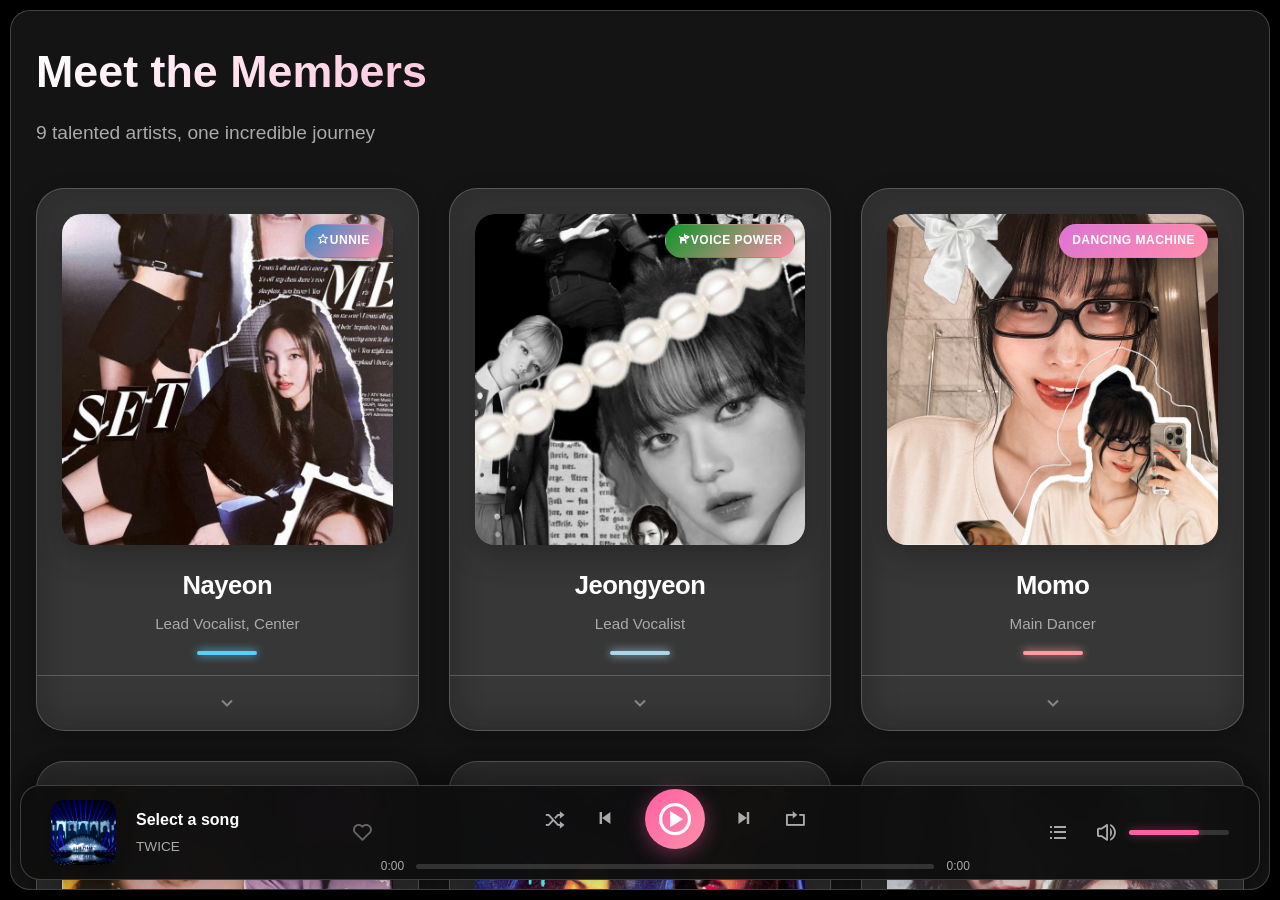
==== commit 70966142: "change" ====
--- a/members.html
+++ b/members.html
@@ -292,7 +292,7 @@
                 <article class="member-card" data-member="jihyo">
                     <div class="member-visual">
                         <div class="member-avatar">
-                            <img src="Member/Jihyo/Jihyo1.jpg" alt="Jihyo">
+                            <img src="Member/Jihyo/jihyo1.jpg" alt="Jihyo">
                         </div>
                         <div class="member-badges">
                             <span class="badge leader-badge"><i class='bx bx-crown'></i>Leader</span>
@@ -331,12 +331,12 @@
                             <div class="member-gallery-preview">
                                 <h4><i class='bx bx-images'></i> Gallery</h4>
                                 <div class="mini-gallery">
-                                    <img src="Member/Jihyo/Jihyo1.jpg" alt="Jihyo 1" onclick="openLightbox(this.src)">
-                                    <img src="Member/Jihyo/Jihyo2.jpg" alt="Jihyo 2" onclick="openLightbox(this.src)">
-                                    <img src="Member/Jihyo/Jihyo3.jpg" alt="Jihyo 3" onclick="openLightbox(this.src)">
-                                    <img src="Member/Jihyo/Jihyo4.jpg" alt="Jihyo 4" onclick="openLightbox(this.src)">
-                                    <img src="Member/Jihyo/Jihyo5.jpg" alt="Jihyo 5" onclick="openLightbox(this.src)">
-                                    <img src="Member/Jihyo/Jihyo6.jpg" alt="Jihyo 6" onclick="openLightbox(this.src)">
+                                    <img src="Member/Jihyo/jihyo1.jpg" alt="Jihyo 1" onclick="openLightbox(this.src)">
+                                    <img src="Member/Jihyo/jihyo2.jpg" alt="Jihyo 2" onclick="openLightbox(this.src)">
+                                    <img src="Member/Jihyo/jihyo3.jpg" alt="Jihyo 3" onclick="openLightbox(this.src)">
+                                    <img src="Member/Jihyo/jihyo4.jpg" alt="Jihyo 4" onclick="openLightbox(this.src)">
+                                    <img src="Member/Jihyo/jihyo5.jpg" alt="Jihyo 5" onclick="openLightbox(this.src)">
+                                    <img src="Member/Jihyo/jihyo6.jpg" alt="Jihyo 6" onclick="openLightbox(this.src)">
                                 </div>
                             </div>
                             <div class="member-social">
